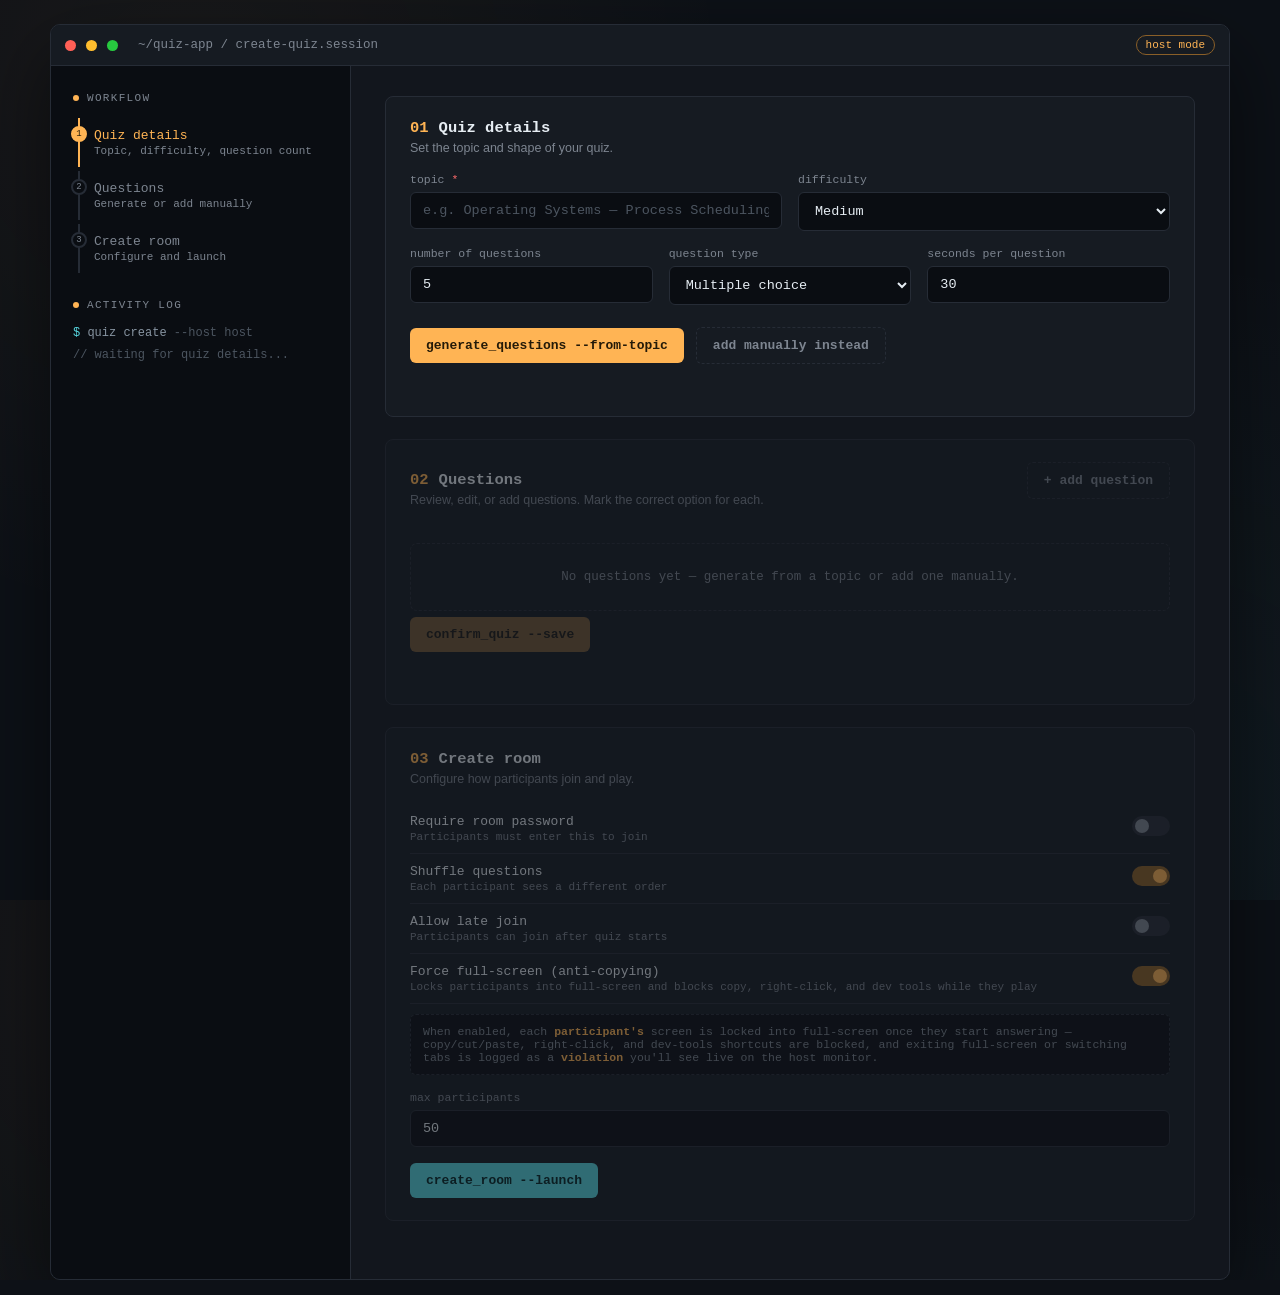
==== create-quiz.html @ 33e2fccc "Add files via upload" ====
<!DOCTYPE html>
<html lang="en">
<head>
<meta charset="UTF-8">
<meta name="viewport" content="width=device-width, initial-scale=1.0">
<title>quiz.create — host workspace</title>
<link rel="stylesheet" href="style.css">
<style>
  .layout{ display:grid; grid-template-columns: 300px 1fr; min-height: 640px; }
  .sidebar{ background: var(--panel-3); border-right: 1px solid var(--border); padding: 26px 22px; display:flex; flex-direction:column; gap:26px; }
  .sidebar-title{ font-family: var(--mono); font-size:11px; letter-spacing:.12em; text-transform:uppercase; color:var(--muted); display:flex; align-items:center; gap:8px; }
  .sidebar-title::before{ content:""; width:6px; height:6px; border-radius:50%; background:var(--amber); }
  .steps{ display:flex; flex-direction:column; gap:4px; }
  .step{ display:flex; align-items:flex-start; gap:12px; font-family: var(--mono); font-size:13px; color:var(--muted); padding:10px 0 10px 14px; border-left:2px solid var(--border); margin-left:5px; position:relative; }
  .step .num{ position:absolute; left:-9px; top:8px; width:16px; height:16px; border-radius:50%; background:var(--panel-3); border:2px solid var(--border); font-size:9px; display:flex; align-items:center; justify-content:center; color:var(--muted); }
  .step.done{ color: var(--text); border-color: var(--green); }
  .step.done .num{ background: var(--green); border-color: var(--green); color:#04140b; }
  .step.current{ color: var(--amber); border-color: var(--amber); }
  .step.current .num{ background: var(--amber); border-color: var(--amber); color:#241a08; }
  .step small{ display:block; color:var(--muted); font-size:11px; margin-top:2px; }
  .feed{ flex:1; overflow:hidden; }

  .workspace{ padding: 30px 34px 36px; }
  #question-list{ display:flex; flex-direction:column; gap:14px; margin:18px 0; }
  .q-card{ background: var(--panel-3); border:1px solid var(--border); border-radius:7px; padding:16px 18px; }
  .q-card-head{ display:flex; justify-content:space-between; align-items:center; margin-bottom:12px; }
  .q-card-head .q-label{ font-family: var(--mono); font-size:12px; color:var(--amber); }
  .q-remove{ background:none; border:none; color:var(--muted); cursor:pointer; font-family:var(--mono); font-size:12px; }
  .q-remove:hover{ color:var(--red); }
  .q-text-input{ margin-bottom:12px; }
  .options-grid{ display:grid; grid-template-columns:1fr 1fr; gap:10px; }
  .option-row{ display:flex; align-items:center; gap:8px; }
  .option-row input[type="radio"]{ accent-color:var(--green); width:14px; height:14px; flex-shrink:0; }
  .option-row input[type="text"]{ font-size:12.5px; padding:8px 10px; }
  .action-row{ display:flex; gap:12px; align-items:center; margin-top:6px; flex-wrap:wrap; }

  .room-result{ display:none; margin-top:18px; background: var(--panel-3); border:1px solid var(--teal-dim); border-radius:7px; padding:18px 20px; }
  .room-result.show{ display:block; }
  .room-result .rr-label{ font-family: var(--mono); font-size:11px; color:var(--muted); text-transform:uppercase; letter-spacing:.08em; }
  .room-code{ font-family: var(--mono); font-size:30px; letter-spacing:8px; color:var(--teal); margin:6px 0 14px; }
  .room-link-row{ display:flex; gap:10px; align-items:center; background: var(--panel); border:1px solid var(--border); border-radius:6px; padding:8px 10px; }
  .room-link-row input{ border:none; background:transparent; padding:2px; font-size:12.5px; }
  .copy-btn{ background: var(--teal); color:#06282a; border:none; border-radius:5px; padding:7px 12px; font-family:var(--mono); font-size:11.5px; cursor:pointer; flex-shrink:0; }
  .copy-btn:hover{ filter:brightness(1.08); }

  @media (max-width: 900px){
    .layout{ grid-template-columns: 1fr; }
    .sidebar{ display:none; }
    .options-grid{ grid-template-columns: 1fr; }
  }
</style>
</head>
<body>

<div class="window">
  <div class="titlebar">
    <div class="dot r"></div><div class="dot y"></div><div class="dot g"></div>
    <div class="path"><a href="index.html">~/quiz-app</a> / create-quiz.session</div>
    <div class="badge">host mode</div>
  </div>

  <div class="layout">
    <div class="sidebar">
      <div>
        <div class="sidebar-title">workflow</div>
        <div class="steps" style="margin-top:14px;">
          <div class="step current" id="step-1"><div class="num">1</div><div>Quiz details<small>Topic, difficulty, question count</small></div></div>
          <div class="step" id="step-2"><div class="num">2</div><div>Questions<small>Generate or add manually</small></div></div>
          <div class="step" id="step-3"><div class="num">3</div><div>Create room<small>Configure and launch</small></div></div>
        </div>
      </div>
      <div style="display:flex; flex-direction:column; min-height:0; flex:1;">
        <div class="sidebar-title">activity log</div>
        <div class="feed" id="feed-lines" style="margin-top:12px;"></div>
      </div>
    </div>

    <div class="workspace">
      <div class="panel-card" id="panel-details">
        <div class="panel-head">
          <div><h2><span class="idx">01</span> Quiz details</h2><p>Set the topic and shape of your quiz.</p></div>
        </div>
        <div class="grid-2">
          <div class="field"><label for="topic">topic <span style="color:var(--red)">*</span></label><input type="text" id="topic" placeholder="e.g. Operating Systems — Process Scheduling"></div>
          <div class="field"><label for="difficulty">difficulty</label>
            <select id="difficulty"><option value="easy">Easy</option><option value="medium" selected>Medium</option><option value="hard">Hard</option></select>
          </div>
        </div>
        <div class="grid-3">
          <div class="field"><label for="qcount">number of questions</label><input type="number" id="qcount" value="5" min="1" max="30"></div>
          <div class="field"><label for="qtype">question type</label>
            <select id="qtype"><option value="mcq">Multiple choice</option><option value="truefalse">True / False</option></select>
          </div>
          <div class="field"><label for="timer">seconds per question</label><input type="number" id="timer" value="30" min="5" max="300"></div>
        </div>
        <div class="action-row">
          <button class="btn btn-amber" id="generate-btn" type="button">generate_questions --from-topic</button>
          <button class="btn btn-ghost" id="manual-btn" type="button">add manually instead</button>
        </div>
        <div class="status-line" id="details-status"></div>
      </div>

      <div class="panel-card locked" id="panel-questions">
        <div class="panel-head">
          <div><h2><span class="idx">02</span> Questions</h2><p>Review, edit, or add questions. Mark the correct option for each.</p></div>
          <button class="btn btn-ghost" id="add-question-btn" type="button">+ add question</button>
        </div>
        <div id="question-list"></div>
        <div class="empty-state" id="empty-state">No questions yet — generate from a topic or add one manually.</div>
        <div class="action-row">
          <button class="btn btn-amber" id="confirm-questions-btn" type="button" disabled>confirm_quiz --save</button>
        </div>
        <div class="status-line" id="questions-status"></div>
      </div>

      <div class="panel-card locked" id="panel-room">
        <div class="panel-head">
          <div><h2><span class="idx">03</span> Create room</h2><p>Configure how participants join and play.</p></div>
        </div>

        <div class="toggle-row">
          <div class="t-label">Require room password<small>Participants must enter this to join</small></div>
          <label class="switch"><input type="checkbox" id="pw-toggle"><span class="slider"></span></label>
        </div>
        <div class="field" id="pw-field" style="display:none; margin-top:12px;">
          <label for="room-password">room password</label><input type="password" id="room-password" placeholder="set a password">
        </div>

        <div class="toggle-row">
          <div class="t-label">Shuffle questions<small>Each participant sees a different order</small></div>
          <label class="switch"><input type="checkbox" id="shuffle-toggle" checked><span class="slider"></span></label>
        </div>

        <div class="toggle-row">
          <div class="t-label">Allow late join<small>Participants can join after quiz starts</small></div>
          <label class="switch"><input type="checkbox" id="late-toggle"><span class="slider"></span></label>
        </div>

        <div class="toggle-row">
          <div class="t-label">Force full-screen (anti-copying)<small>Locks participants into full-screen and blocks copy, right-click, and dev tools while they play</small></div>
          <label class="switch"><input type="checkbox" id="anticopy-toggle" checked><span class="slider"></span></label>
        </div>
        <div class="lock-note show" id="anticopy-note">
          When enabled, each <b>participant's</b> screen is locked into full-screen once they start answering — copy/cut/paste,
          right-click, and dev-tools shortcuts are blocked, and exiting full-screen or switching tabs is logged as a
          <b>violation</b> you'll see live on the host monitor.
        </div>

        <div class="field" style="margin-top:16px;"><label for="max-participants">max participants</label><input type="number" id="max-participants" value="50" min="1" max="500"></div>

        <div class="action-row"><button class="btn btn-teal" id="create-room-btn" type="button">create_room --launch</button></div>

        <div class="room-result" id="room-result">
          <div class="rr-label">room code</div>
          <div class="room-code" id="room-code">------</div>
          <div class="room-link-row">
            <input type="text" id="room-link" readonly value="">
            <button class="copy-btn" id="copy-link-btn" type="button">copy</button>
          </div>
          <div class="action-row" style="margin-top:16px;">
            <button class="btn btn-amber" id="start-quiz-btn" type="button">start_quiz --now</button>
            <span class="status-line" id="room-status" style="margin:0;"></span>
          </div>
        </div>
      </div>
    </div>
  </div>
</div>

<script src="common.js"></script>
<script>
  let questions = [];
  let qSeq = 0;
  let roomCode = '';

  const panelQuestions = document.getElementById('panel-questions');
  const panelRoom = document.getElementById('panel-room');
  const step1 = document.getElementById('step-1'), step2 = document.getElementById('step-2'), step3 = document.getElementById('step-3');

  function setStep(n){
    [step1, step2, step3].forEach((s, i) => {
      s.classList.remove('current','done');
      if(i < n-1) s.classList.add('done');
      if(i === n-1) s.classList.add('current');
    });
  }
  function log(html){
    const feed = document.getElementById('feed-lines');
    const div = document.createElement('div');
    div.className = 'feed-line';
    div.innerHTML = html;
    feed.appendChild(div);
  }
  const hostEmail = QuizApp.getParam('host', 'host');
  log(`<span class="prompt">$</span> quiz create <span class="comment">--host ${hostEmail}</span>`);
  log('<span class="comment">// waiting for quiz details...</span>');

  function escapeAttr(str){ return String(str).replace(/&/g,'&amp;').replace(/"/g,'&quot;'); }

  function renderQuestions(){
    const list = document.getElementById('question-list');
    const empty = document.getElementById('empty-state');
    list.innerHTML = '';
    empty.style.display = questions.length ? 'none' : 'block';
    questions.forEach((q, idx) => {
      const card = document.createElement('div');
      card.className = 'q-card';
      card.innerHTML = `
        <div class="q-card-head"><span class="q-label">Q${idx + 1}</span><button class="q-remove" data-id="${q.id}" type="button">remove ✕</button></div>
        <div class="q-text-input"><input type="text" placeholder="Question text" value="${escapeAttr(q.text)}" data-field="text" data-id="${q.id}"></div>
        <div class="options-grid">
          ${q.options.map((opt, oi) => `
            <div class="option-row">
              <input type="radio" name="correct-${q.id}" ${q.correct === oi ? 'checked' : ''} data-field="correct" data-id="${q.id}" data-opt="${oi}">
              <input type="text" placeholder="Option ${oi + 1}" value="${escapeAttr(opt)}" data-field="option" data-id="${q.id}" data-opt="${oi}">
            </div>`).join('')}
        </div>`;
      list.appendChild(card);
    });
    document.getElementById('confirm-questions-btn').disabled = questions.length === 0;
  }

  function addQuestion(text = '', options = ['', '', '', ''], correct = 0){
    qSeq++;
    questions.push({ id: qSeq, text, options: [...options], correct });
    renderQuestions();
  }

  document.getElementById('question-list').addEventListener('input', (e) => {
    const id = Number(e.target.dataset.id);
    const q = questions.find(q => q.id === id);
    if(!q) return;
    if(e.target.dataset.field === 'text') q.text = e.target.value;
    if(e.target.dataset.field === 'option') q.options[Number(e.target.dataset.opt)] = e.target.value;
  });
  document.getElementById('question-list').addEventListener('change', (e) => {
    if(e.target.dataset.field === 'correct'){
      const q = questions.find(q => q.id === Number(e.target.dataset.id));
      if(q) q.correct = Number(e.target.dataset.opt);
    }
  });
  document.getElementById('question-list').addEventListener('click', (e) => {
    if(e.target.classList.contains('q-remove')){
      questions = questions.filter(q => q.id !== Number(e.target.dataset.id));
      renderQuestions();
      log('<span class="comment">// question removed</span>');
    }
  });

  function unlockQuestionsPanel(){
    panelQuestions.classList.remove('locked');
    setStep(2);
    panelQuestions.scrollIntoView({ behavior: 'smooth', block: 'start' });
  }

  document.getElementById('generate-btn').addEventListener('click', () => {
    const topic = document.getElementById('topic').value.trim();
    const status = document.getElementById('details-status');
    if(!topic){ status.textContent = '✗ error: enter a topic first'; status.className = 'status-line err'; return; }
    const count = Math.min(Math.max(Number(document.getElementById('qcount').value) || 5, 1), 30);
    status.textContent = `> generating ${count} questions on "${topic}" ...`;
    status.className = 'status-line';
    log(`<span class="prompt">$</span> generate --topic "${topic}" --count ${count}`);
    setTimeout(() => {
      questions = []; qSeq = 0;
      for(let i = 1; i <= count; i++) addQuestion(`Sample question ${i} about ${topic} — edit this text`, ['Option A','Option B','Option C','Option D'], 0);
      status.textContent = `✓ generated ${count} draft questions — edit them below`;
      status.className = 'status-line ok';
      log(`<span class="ok">✓</span> ${count} questions drafted`);
      unlockQuestionsPanel();
    }, 800);
  });

  document.getElementById('manual-btn').addEventListener('click', () => {
    const topic = document.getElementById('topic').value.trim();
    const status = document.getElementById('details-status');
    if(!topic){ status.textContent = '✗ error: enter a topic first'; status.className = 'status-line err'; return; }
    status.textContent = '✓ topic set — add your questions below';
    status.className = 'status-line ok';
    log(`<span class="prompt">$</span> quiz set-topic "${topic}"`);
    if(questions.length === 0) addQuestion();
    unlockQuestionsPanel();
  });

  document.getElementById('add-question-btn').addEventListener('click', () => { addQuestion(); log('<span class="comment">// blank question added</span>'); });

  document.getElementById('confirm-questions-btn').addEventListener('click', () => {
    const status = document.getElementById('questions-status');
    const incomplete = questions.some(q => !q.text.trim() || q.options.some(o => !o.trim()));
    if(incomplete){ status.textContent = '✗ error: fill in all question text and options before saving'; status.className = 'status-line err'; return; }
    status.textContent = `✓ ${questions.length} questions saved`;
    status.className = 'status-line ok';
    log(`<span class="ok">✓</span> quiz saved with ${questions.length} questions`);
    panelRoom.classList.remove('locked');
    setStep(3);
    panelRoom.scrollIntoView({ behavior: 'smooth', block: 'start' });
  });

  const pwToggle = document.getElementById('pw-toggle');
  pwToggle.addEventListener('change', () => { document.getElementById('pw-field').style.display = pwToggle.checked ? 'block' : 'none'; });

  document.getElementById('create-room-btn').addEventListener('click', () => {
    const requiresPw = pwToggle.checked;
    const pwVal = document.getElementById('room-password').value;
    if(requiresPw && !pwVal){ alert('Set a room password, or turn off the password toggle.'); return; }
    roomCode = QuizApp.generateRoomCode();
    document.getElementById('room-code').textContent = roomCode;
    document.getElementById('room-link').value = `${window.location.origin}${window.location.pathname.replace('create-quiz.html','index.html')}?role=participant&code=${roomCode}`;
    document.getElementById('room-result').classList.add('show');
    log(`<span class="prompt">$</span> quiz create-room <span class="comment">--code ${roomCode}</span>`);
    log(`<span class="ok">✓</span> room ${roomCode} is live and waiting for participants`);
    document.getElementById('room-result').scrollIntoView({ behavior: 'smooth', block: 'nearest' });
  });

  document.getElementById('copy-link-btn').addEventListener('click', () => {
    const link = document.getElementById('room-link');
    link.select();
    document.execCommand('copy');
    const btn = document.getElementById('copy-link-btn');
    const original = btn.textContent;
    btn.textContent = 'copied ✓';
    setTimeout(() => btn.textContent = original, 1200);
  });

  document.getElementById('start-quiz-btn').addEventListener('click', () => {
    const status = document.getElementById('room-status');
    status.textContent = '✓ starting — opening host monitor...';
    status.className = 'status-line ok';
    log('<span class="ok">✓</span> quiz started — moving to live monitor');

    const params = {
      code: roomCode,
      host: hostEmail,
      timer: document.getElementById('timer').value,
      shuffle: document.getElementById('shuffle-toggle').checked ? '1' : '0',
      late: document.getElementById('late-toggle').checked ? '1' : '0',
      anticopy: document.getElementById('anticopy-toggle').checked ? '1' : '0',
      max: document.getElementById('max-participants').value,
      quiz: QuizApp.encodeQuiz(questions)
    };
    setTimeout(() => { window.location.href = QuizApp.buildUrl('host-live.html', params); }, 500);
  });
</script>
</body>
</html>
---- style.css ----
/* ===== quiz-app shared design system ===== */
:root{
  --bg: #0d1117;
  --panel: #12161d;
  --panel-2: #161b22;
  --panel-3: #0a0d12;
  --border: #262c36;
  --text: #e6edf3;
  --muted: #7d8590;
  --amber: #ffb454;
  --amber-dim: #8a5f28;
  --teal: #56d4dd;
  --teal-dim: #2a5a5e;
  --red: #ff6b6b;
  --green: #6ee7a8;
  --mono: "JetBrains Mono","Fira Code",ui-monospace,"SF Mono",Consolas,monospace;
  --sans: "Inter",-apple-system,BlinkMacSystemFont,"Segoe UI",sans-serif;
}
*{ box-sizing:border-box; }
html,body{ height:100%; }
body{
  margin:0;
  background: var(--bg);
  background-image:
    radial-gradient(circle at 15% 10%, rgba(255,180,84,0.05), transparent 40%),
    radial-gradient(circle at 90% 90%, rgba(86,212,221,0.05), transparent 40%);
  color: var(--text);
  font-family: var(--sans);
  min-height:100vh;
}
a{ color: inherit; }

/* app window chrome */
.window{
  width:100%;
  max-width: 1180px;
  background: var(--panel);
  border: 1px solid var(--border);
  border-radius: 10px;
  overflow:hidden;
  box-shadow: 0 30px 80px rgba(0,0,0,0.5);
  margin: 24px auto;
}
.titlebar{
  display:flex; align-items:center; gap:10px;
  padding: 10px 14px;
  background: var(--panel-2);
  border-bottom: 1px solid var(--border);
}
.dot{ width:11px; height:11px; border-radius:50%; }
.dot.r{ background:#ff5f56; } .dot.y{ background:#ffbd2e; } .dot.g{ background:#27c93f; }
.titlebar .path{ margin-left:10px; font-family: var(--mono); font-size:12.5px; color: var(--muted); }
.titlebar .path a{ text-decoration:none; color:inherit; }
.titlebar .path a:hover{ color: var(--text); }
.titlebar .badge{
  margin-left:auto; font-family: var(--mono); font-size: 11px; color: var(--amber);
  border: 1px solid var(--amber-dim); padding: 3px 9px; border-radius: 20px;
}
.titlebar .badge.teal{ color: var(--teal); border-color: var(--teal-dim); }

/* buttons */
.btn{
  font-family: var(--mono); font-size: 13px; font-weight:600;
  border:none; border-radius: 6px; padding: 10px 16px;
  cursor:pointer; display:inline-flex; align-items:center; gap:8px;
  transition: filter .15s ease, transform .1s ease;
  text-decoration:none;
}
.btn:active{ transform: scale(.98); }
.btn-amber{ background: var(--amber); color:#241a08; }
.btn-teal{ background: var(--teal); color:#06282a; }
.btn-ghost{ background: transparent; color: var(--muted); border: 1px dashed var(--border); }
.btn-ghost:hover{ color: var(--text); border-color: var(--muted); }
.btn:disabled{ opacity:.4; cursor:not-allowed; }

/* form fields */
label{ font-family: var(--mono); font-size: 11.5px; color: var(--muted); display:block; margin-bottom: 6px; }
input[type="text"], input[type="number"], input[type="password"], input[type="email"], select{
  width:100%; background: var(--panel-3); border: 1px solid var(--border); border-radius: 6px;
  color: var(--text); font-family: var(--mono); font-size: 13.5px; padding: 10px 12px; outline:none;
  transition: border-color .15s ease, box-shadow .15s ease;
}
input:focus, select:focus{ border-color: var(--amber); box-shadow: 0 0 0 3px rgba(255,180,84,0.12); }
input::placeholder{ color:#4c5560; }
.field{ margin-bottom: 16px; }

/* panel cards */
.panel-card{
  background: var(--panel-2); border: 1px solid var(--border); border-radius: 8px;
  padding: 22px 24px; margin-bottom: 22px;
}
.panel-card.locked{ opacity:.45; pointer-events:none; }
.panel-head{ display:flex; align-items:baseline; justify-content:space-between; margin-bottom: 18px; gap:12px; flex-wrap:wrap; }
.panel-head h2{ font-family: var(--mono); font-size: 15.5px; margin:0; display:flex; align-items:center; gap:10px; }
.panel-head h2 .idx{ color: var(--amber); }
.panel-head p{ margin:4px 0 0; font-size: 12.5px; color: var(--muted); }

/* toggle switches */
.toggle-row{ display:flex; align-items:center; justify-content:space-between; padding: 10px 0; border-bottom: 1px solid var(--border); gap:16px; }
.toggle-row:last-child{ border-bottom:none; }
.toggle-row .t-label{ font-family: var(--mono); font-size: 13px; }
.toggle-row .t-label small{ display:block; color: var(--muted); font-size: 11px; margin-top:2px; }
.switch{ position:relative; width:38px; height:20px; flex-shrink:0; }
.switch input{ opacity:0; width:0; height:0; }
.slider{ position:absolute; cursor:pointer; inset:0; background: var(--border); border-radius: 20px; transition:.15s; }
.slider::before{ content:""; position:absolute; width:14px; height:14px; left:3px; top:3px; background: var(--muted); border-radius:50%; transition:.15s; }
.switch input:checked + .slider{ background: var(--amber-dim); }
.switch input:checked + .slider::before{ transform: translateX(18px); background: var(--amber); }

/* status lines */
.status-line{ font-family: var(--mono); font-size:12.5px; color: var(--muted); min-height:18px; margin-top:12px; }
.status-line.ok{ color: var(--green); }
.status-line.err{ color: var(--red); }

/* ambient terminal feed */
.feed{ font-family: var(--mono); font-size: 12px; line-height: 1.8; color: #8794a1; }
.feed .prompt{ color: var(--teal); }
.feed .ok{ color: var(--green); }
.feed .comment{ color: #4c5560; }
.feed-line{ opacity:0; animation: rise .35s ease forwards; white-space: pre-wrap; }
@keyframes rise{ from{opacity:0; transform:translateY(3px);} to{opacity:1; transform:translateY(0);} }
.caret{ display:inline-block; width:7px; height:14px; background: var(--amber); vertical-align: text-bottom; animation: blink 1s step-end infinite; margin-left:2px; }
@keyframes blink{ 50%{ opacity:0; } }

/* anti-copy / fullscreen lock */
.lock-note{
  font-family: var(--mono); font-size: 11.5px; color: var(--muted);
  background: var(--panel-3); border: 1px dashed var(--border);
  border-radius: 6px; padding: 10px 12px; margin-top: 10px; display:none;
}
.lock-note.show{ display:block; }
.lock-note b{ color: var(--amber); }
body.anti-copy-active *{ -webkit-user-select:none; -moz-user-select:none; user-select:none; }
body.anti-copy-active input, body.anti-copy-active select{ -webkit-user-select:text; -moz-user-select:text; user-select:text; }
.lock-banner{
  display:none; align-items:center; gap:10px;
  background: rgba(255,107,107,0.1); border: 1px solid var(--red); color: var(--red);
  font-family: var(--mono); font-size: 12.5px; border-radius: 6px; padding: 10px 14px; margin-top: 14px;
}
.lock-banner.show{ display:flex; }
.lock-banner .dot-pulse{ width:7px; height:7px; border-radius:50%; background: var(--red); animation: pulse 1s ease-in-out infinite; flex-shrink:0; }
@keyframes pulse{ 0%,100%{ opacity:1; } 50%{ opacity:.3; } }

/* misc */
.empty-state{ text-align:center; padding: 26px 10px; color: var(--muted); font-family: var(--mono); font-size: 12.5px; border: 1px dashed var(--border); border-radius: 7px; }
.grid-2{ display:grid; grid-template-columns: 1fr 1fr; gap: 16px; }
.grid-3{ display:grid; grid-template-columns: 1fr 1fr 1fr; gap: 16px; }
@media (max-width: 900px){
  .grid-2, .grid-3{ grid-template-columns: 1fr; }
}
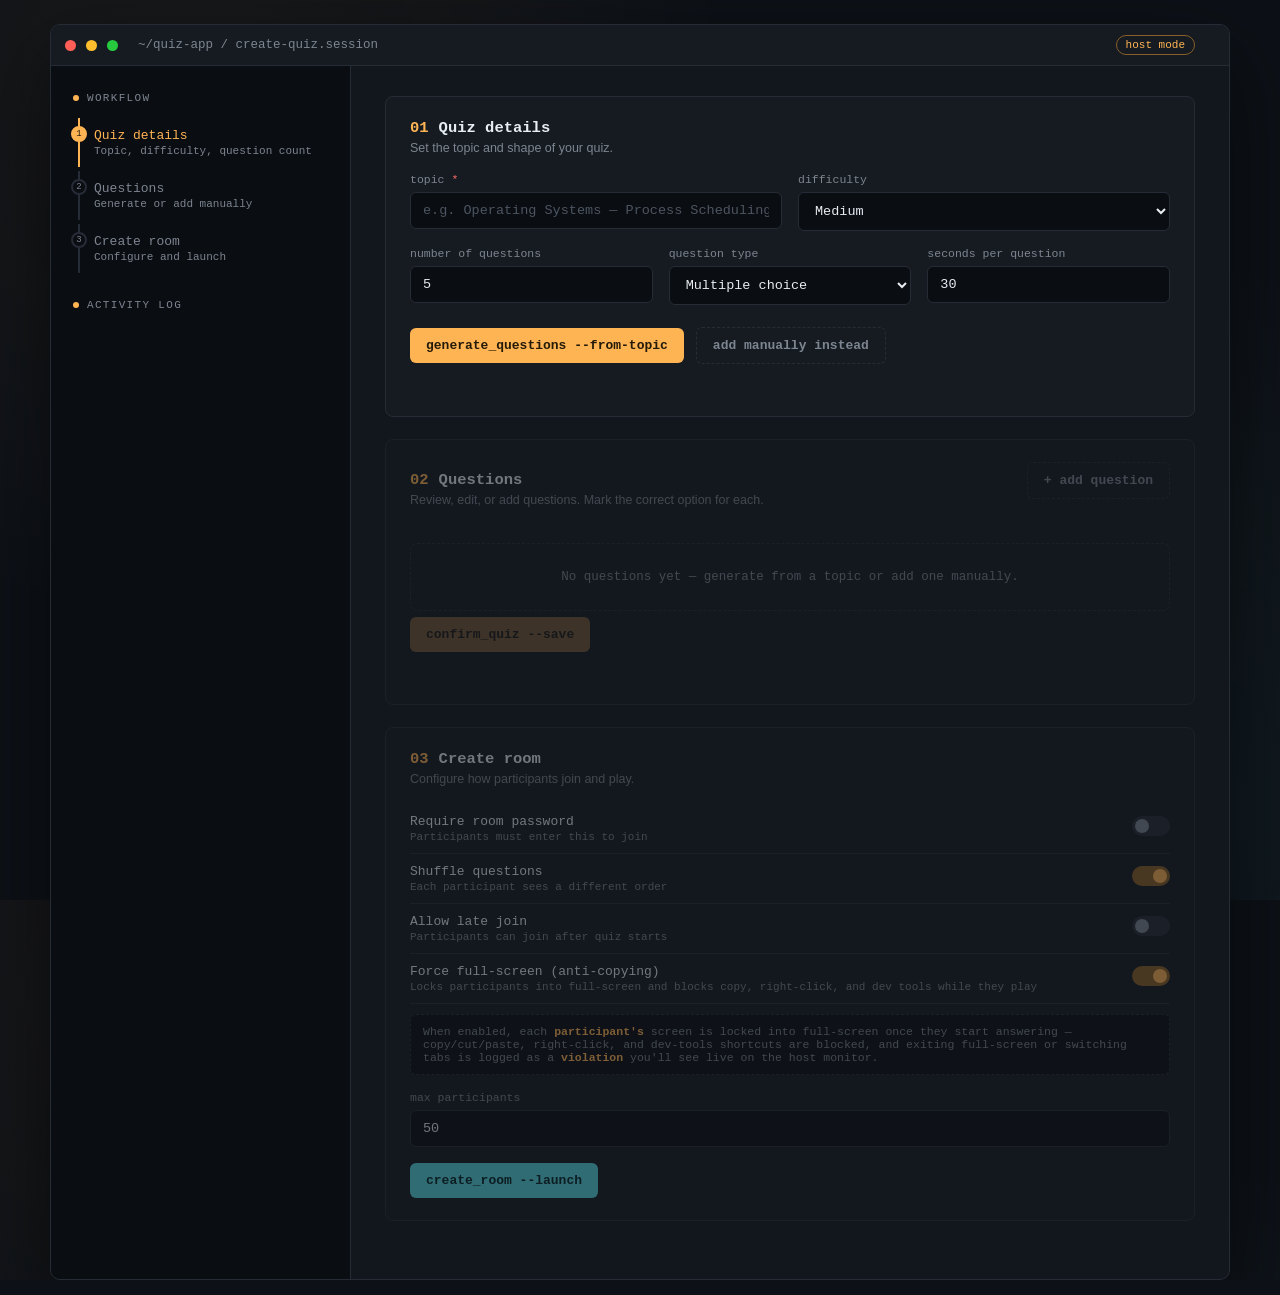
==== commit 693fa868: "Add files via upload" ====
--- a/create-quiz.html
+++ b/create-quiz.html
@@ -48,6 +48,10 @@
     .sidebar{ display:none; }
     .options-grid{ grid-template-columns: 1fr; }
   }
+  .host-chip img{ width:20px; height:20px; border-radius:50%; }
+  .host-chip span{ font-family: var(--mono); font-size:11.5px; color: var(--muted); }
+  .signout-link{ font-family: var(--mono); font-size:11px; color: var(--muted); background:none; border:none; padding:0; cursor:pointer; border-bottom:1px dashed var(--border); }
+  .signout-link:hover{ color: var(--text); }
 </style>
 </head>
 <body>
@@ -57,6 +61,7 @@
     <div class="dot r"></div><div class="dot y"></div><div class="dot g"></div>
     <div class="path"><a href="index.html">~/quiz-app</a> / create-quiz.session</div>
     <div class="badge">host mode</div>
+    <div class="host-chip" id="host-chip" style="display:flex; align-items:center; gap:8px; margin-left:10px;"></div>
   </div>
 
   <div class="layout">
@@ -168,7 +173,22 @@
 </div>
 
 <script src="common.js"></script>
-<script>
+<script type="module">
+  import { createRoom, setRoomStatus } from "./assets/rooms.js";
+  import { requireHost, signOutUser } from "./assets/auth.js";
+
+  requireHost((user) => {
+    document.getElementById('host-chip').innerHTML = `
+      <img src="${user.photoURL || ''}" alt="">
+      <span>${user.displayName || user.email}</span>
+      <button class="signout-link" id="signout-btn" type="button">sign out</button>
+    `;
+    document.getElementById('signout-btn').addEventListener('click', async () => {
+      await signOutUser();
+      window.location.href = 'index.html';
+    });
+  });
+
   let questions = [];
   let qSeq = 0;
   let roomCode = '';
@@ -299,17 +319,43 @@
   const pwToggle = document.getElementById('pw-toggle');
   pwToggle.addEventListener('change', () => { document.getElementById('pw-field').style.display = pwToggle.checked ? 'block' : 'none'; });
 
-  document.getElementById('create-room-btn').addEventListener('click', () => {
+  document.getElementById('create-room-btn').addEventListener('click', async () => {
     const requiresPw = pwToggle.checked;
     const pwVal = document.getElementById('room-password').value;
     if(requiresPw && !pwVal){ alert('Set a room password, or turn off the password toggle.'); return; }
+
+    const btn = document.getElementById('create-room-btn');
+    btn.disabled = true;
+    btn.textContent = 'creating...';
+
     roomCode = QuizApp.generateRoomCode();
-    document.getElementById('room-code').textContent = roomCode;
-    document.getElementById('room-link').value = `${window.location.origin}${window.location.pathname.replace('create-quiz.html','index.html')}?role=participant&code=${roomCode}`;
-    document.getElementById('room-result').classList.add('show');
-    log(`<span class="prompt">$</span> quiz create-room <span class="comment">--code ${roomCode}</span>`);
-    log(`<span class="ok">✓</span> room ${roomCode} is live and waiting for participants`);
-    document.getElementById('room-result').scrollIntoView({ behavior: 'smooth', block: 'nearest' });
+    try{
+      await createRoom(roomCode, {
+        hostEmail,
+        questions,
+        timerSeconds: Number(document.getElementById('timer').value),
+        shuffle: document.getElementById('shuffle-toggle').checked,
+        allowLateJoin: document.getElementById('late-toggle').checked,
+        anticopy: document.getElementById('anticopy-toggle').checked,
+        maxParticipants: Number(document.getElementById('max-participants').value),
+        passwordRequired: requiresPw,
+        password: requiresPw ? pwVal : ''
+      });
+
+      document.getElementById('room-code').textContent = roomCode;
+      document.getElementById('room-link').value = `${window.location.origin}${window.location.pathname.replace('create-quiz.html','index.html')}?role=participant&code=${roomCode}`;
+      document.getElementById('room-result').classList.add('show');
+      log(`<span class="prompt">$</span> quiz create-room <span class="comment">--code ${roomCode}</span>`);
+      log(`<span class="ok">✓</span> room ${roomCode} saved to the database — waiting for participants`);
+      document.getElementById('room-result').scrollIntoView({ behavior: 'smooth', block: 'nearest' });
+    }catch(err){
+      console.error(err);
+      log(`<span style="color:var(--red)">✗</span> could not create room — check assets/firebase-config.js`);
+      alert('Could not create the room. Check the browser console and make sure assets/firebase-config.js has your real Firebase project keys.');
+    }finally{
+      btn.disabled = false;
+      btn.textContent = 'create_room --launch';
+    }
   });
 
   document.getElementById('copy-link-btn').addEventListener('click', () => {
@@ -322,23 +368,21 @@
     setTimeout(() => btn.textContent = original, 1200);
   });
 
-  document.getElementById('start-quiz-btn').addEventListener('click', () => {
+  document.getElementById('start-quiz-btn').addEventListener('click', async () => {
     const status = document.getElementById('room-status');
     status.textContent = '✓ starting — opening host monitor...';
     status.className = 'status-line ok';
-    log('<span class="ok">✓</span> quiz started — moving to live monitor');
-
-    const params = {
-      code: roomCode,
-      host: hostEmail,
-      timer: document.getElementById('timer').value,
-      shuffle: document.getElementById('shuffle-toggle').checked ? '1' : '0',
-      late: document.getElementById('late-toggle').checked ? '1' : '0',
-      anticopy: document.getElementById('anticopy-toggle').checked ? '1' : '0',
-      max: document.getElementById('max-participants').value,
-      quiz: QuizApp.encodeQuiz(questions)
-    };
-    setTimeout(() => { window.location.href = QuizApp.buildUrl('host-live.html', params); }, 500);
+    try{
+      // NOTE: we don't flip the room to "live" here — the host monitor page
+      // does that when you click "launch_quiz", so participants only get
+      // moved out of the waiting room once you're actually ready.
+      log('<span class="ok">✓</span> moving to live monitor');
+      window.location.href = QuizApp.buildUrl('host-live.html', { code: roomCode, host: hostEmail });
+    }catch(err){
+      console.error(err);
+      status.textContent = '✗ error opening host monitor';
+      status.className = 'status-line err';
+    }
   });
 </script>
 </body>
